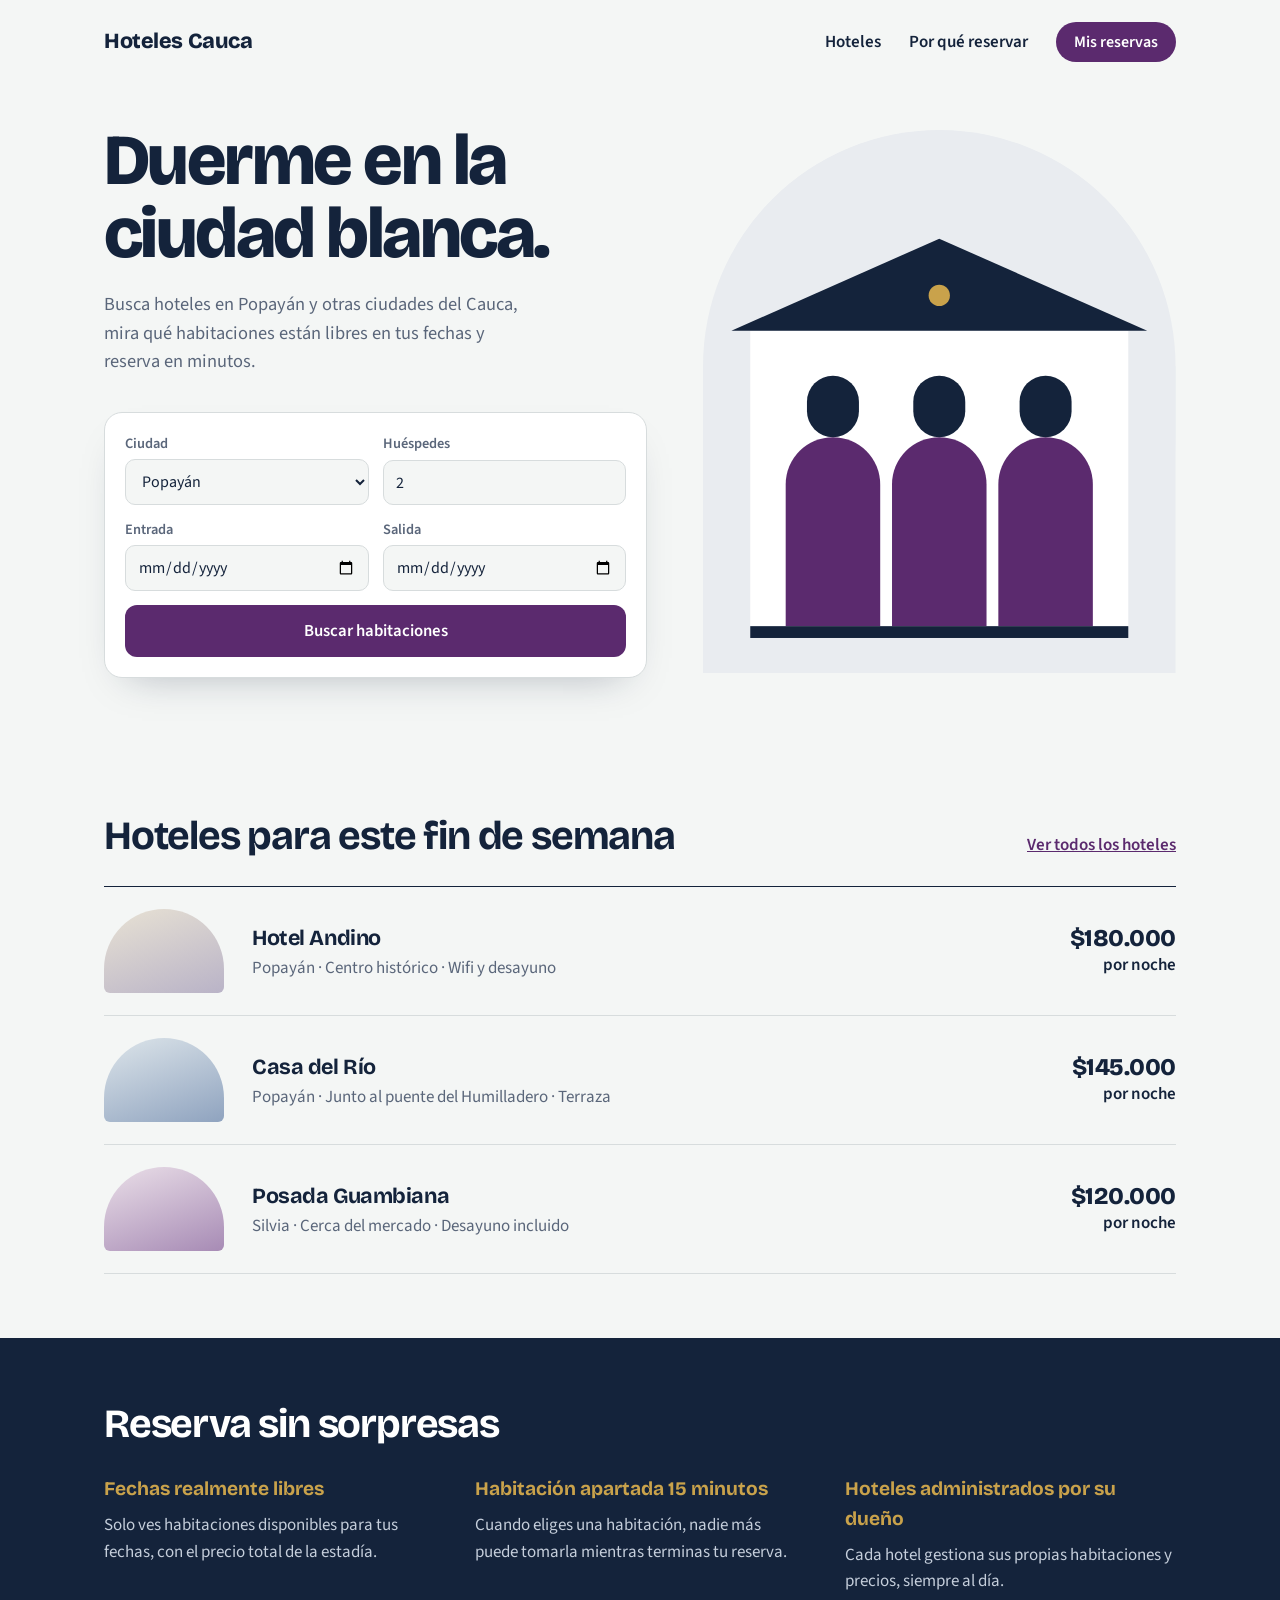
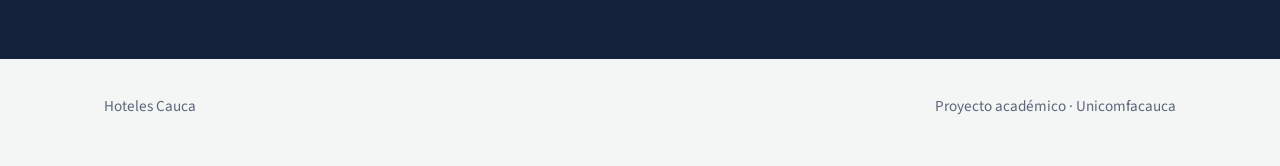
==== frontend/index.html @ 5dbab2a7 "Segundo Avance completo" ====
<!doctype html>
<html lang="es">
<head>
<meta charset="utf-8">
<meta name="viewport" content="width=device-width, initial-scale=1">
<title>Hoteles Cauca</title>
<link rel="preconnect" href="https://fonts.googleapis.com">
<link rel="preconnect" href="https://fonts.gstatic.com" crossorigin>
<link href="https://fonts.googleapis.com/css2?family=Bricolage+Grotesque:opsz,wght@12..96,400;12..96,600;12..96,800&family=Source+Sans+3:wght@400;600&display=swap" rel="stylesheet">
<link rel="stylesheet" href="styles.css">
</head>
<body>

<header>
  <div class="ancho">
    <a class="marca" href="#">Hoteles Cauca</a>
    <nav>
      <a href="#hoteles">Hoteles</a>
      <a href="#por-que">Por qué reservar</a>
      <a class="boton" href="#">Mis reservas</a>
    </nav>
  </div>
</header>

<main>
  <div class="ancho portada">
    <div>
      <h1>Duerme en la ciudad blanca.</h1>
      <p class="intro">Busca hoteles en Popayán y otras ciudades del Cauca, mira qué habitaciones están libres en tus fechas y reserva en minutos.</p>

      <form class="buscador" onsubmit="return false" aria-label="Buscar hotel">
        <label>Ciudad
          <select>
            <option>Popayán</option>
            <option>Silvia</option>
            <option>Puracé</option>
          </select>
        </label>
        <label>Huéspedes
          <input type="number" min="1" value="2">
        </label>
        <label>Entrada
          <input type="date">
        </label>
        <label>Salida
          <input type="date">
        </label>
        <button class="boton" type="submit">Buscar habitaciones</button>
      </form>
    </div>

    <svg class="fachada" viewBox="0 0 400 460" role="img" aria-label="Fachada colonial con arcos">
      <rect x="0" y="0" width="400" height="460" rx="200" ry="200" fill="#E9ECF0"/>
      <rect x="0" y="200" width="400" height="260" fill="#E9ECF0"/>
      <!-- Muro -->
      <rect x="40" y="170" width="320" height="250" fill="#FFFFFF"/>
      <!-- Tejado -->
      <path d="M24 170 L200 92 L376 170 Z" fill="#14233B"/>
      <!-- Arcos -->
      <g fill="#5B2A6E">
        <path d="M70 420 V300 a40 40 0 0 1 80 0 V420 Z"/>
        <path d="M160 420 V300 a40 40 0 0 1 80 0 V420 Z"/>
        <path d="M250 420 V300 a40 40 0 0 1 80 0 V420 Z"/>
      </g>
      <!-- Ventanas -->
      <g fill="#14233B">
        <rect x="88" y="208" width="44" height="52" rx="22" ry="22"/>
        <rect x="178" y="208" width="44" height="52" rx="22" ry="22"/>
        <rect x="268" y="208" width="44" height="52" rx="22" ry="22"/>
      </g>
      <g fill="#C9A24B">
        <circle cx="200" cy="140" r="9"/>
      </g>
      <rect x="40" y="420" width="320" height="10" fill="#14233B"/>
    </svg>
  </div>

  <section id="hoteles">
    <div class="ancho">
      <div class="titulo">
        <h2>Hoteles para este fin de semana</h2>
        <a href="#">Ver todos los hoteles</a>
      </div>
      <div class="lista">
        <article class="hotel">
          <div class="foto f1" aria-hidden="true"></div>
          <div>
            <h3>Hotel Andino</h3>
            <p>Popayán · Centro histórico · Wifi y desayuno</p>
          </div>
          <div class="precio"><strong>$180.000</strong>por noche</div>
        </article>
        <article class="hotel">
          <div class="foto f2" aria-hidden="true"></div>
          <div>
            <h3>Casa del Río</h3>
            <p>Popayán · Junto al puente del Humilladero · Terraza</p>
          </div>
          <div class="precio"><strong>$145.000</strong>por noche</div>
        </article>
        <article class="hotel">
          <div class="foto f3" aria-hidden="true"></div>
          <div>
            <h3>Posada Guambiana</h3>
            <p>Silvia · Cerca del mercado · Desayuno incluido</p>
          </div>
          <div class="precio"><strong>$120.000</strong>por noche</div>
        </article>
      </div>
    </div>
  </section>

  <section id="por-que" class="razones">
    <div class="ancho">
      <div class="titulo"><h2>Reserva sin sorpresas</h2></div>
      <div class="razones-grid">
        <div>
          <h3>Fechas realmente libres</h3>
          <p>Solo ves habitaciones disponibles para tus fechas, con el precio total de la estadía.</p>
        </div>
        <div>
          <h3>Habitación apartada 15 minutos</h3>
          <p>Cuando eliges una habitación, nadie más puede tomarla mientras terminas tu reserva.</p>
        </div>
        <div>
          <h3>Hoteles administrados por su dueño</h3>
          <p>Cada hotel gestiona sus propias habitaciones y precios, siempre al día.</p>
        </div>
      </div>
    </div>
  </section>
</main>

<footer>
  <div class="ancho">
    <span>Hoteles Cauca</span>
    <span>Proyecto académico · Unicomfacauca</span>
  </div>
</footer>

</body>
</html>
---- frontend/styles.css ----
:root {
  --cal: #F4F6F5;      /* muro encalado */
  --tinta: #14233B;    /* azul tinta */
  --pasion: #5B2A6E;   /* morado de Semana Santa */
  --oro: #C9A24B;
  --linea: #D7DCDD;
  --suave: #5A667A;
}
* { box-sizing: border-box; margin: 0; }
body {
  background: var(--cal);
  color: var(--tinta);
  font: 400 1.0625rem/1.55 "Source Sans 3", system-ui, sans-serif;
}
h1, h2, h3, .marca { font-family: "Bricolage Grotesque", system-ui, sans-serif; }
a { color: inherit; }
:focus-visible { outline: 3px solid var(--oro); outline-offset: 2px; }
.ancho { max-width: 1120px; margin: 0 auto; padding: 0 24px; }

/* ---------- Barra superior ---------- */
header .ancho { display: flex; align-items: center; justify-content: space-between; padding-top: 22px; padding-bottom: 22px; }
.marca { font-weight: 800; font-size: 1.35rem; text-decoration: none; letter-spacing: -0.02em; }
nav { display: flex; gap: 28px; align-items: center; }
nav a { text-decoration: none; font-weight: 600; }
nav a:hover { color: var(--pasion); }
.boton {
  display: inline-block; border: 0; cursor: pointer;
  background: var(--pasion); color: #fff; font: 600 1rem "Source Sans 3", sans-serif;
  padding: 12px 22px; border-radius: 999px; text-decoration: none;
}
.boton:hover { background: #4a2059; }
nav .boton { padding: 9px 18px; }

/* ---------- Portada ---------- */
.portada { display: grid; grid-template-columns: 1.15fr 1fr; gap: 56px; align-items: center; padding-top: 40px; padding-bottom: 72px; }
.portada h1 { font-size: clamp(2.5rem, 5.6vw, 4.5rem); line-height: 1.02; letter-spacing: -0.035em; font-weight: 800; }
.portada p.intro { margin-top: 20px; max-width: 46ch; color: var(--suave); font-size: 1.15rem; }

.buscador {
  margin-top: 36px; background: #fff; border: 1px solid var(--linea); border-radius: 18px;
  padding: 20px; display: grid; grid-template-columns: 1fr 1fr; gap: 14px;
  box-shadow: 0 18px 40px -24px rgba(20, 35, 59, .35);
}
.buscador label { display: grid; gap: 4px; font-size: .9rem; font-weight: 600; color: var(--suave); }
.buscador input, .buscador select {
  font: 400 1rem "Source Sans 3", sans-serif; color: var(--tinta);
  padding: 10px 12px; border: 1px solid var(--linea); border-radius: 10px; background: var(--cal);
}
.buscador .boton { grid-column: 1 / -1; padding: 14px; border-radius: 12px; font-size: 1.05rem; }

/* Fachada de arcos (elemento principal de la portada) */
.fachada { width: 100%; height: auto; display: block; }

/* ---------- Hoteles destacados ---------- */
section { padding: 64px 0; }
.titulo { display: flex; align-items: end; justify-content: space-between; gap: 24px; margin-bottom: 28px; }
.titulo h2 { font-size: clamp(1.8rem, 3.4vw, 2.5rem); letter-spacing: -0.03em; line-height: 1.1; }
.titulo a { font-weight: 600; color: var(--pasion); }

.lista { border-top: 1px solid var(--tinta); }
.hotel {
  display: grid; grid-template-columns: 120px 1fr auto; gap: 28px; align-items: center;
  padding: 22px 0; border-bottom: 1px solid var(--linea);
}
.foto { height: 84px; border-radius: 60px 60px 6px 6px; }
.f1 { background: linear-gradient(160deg, #E8E2D4, #B9B3C7); }
.f2 { background: linear-gradient(160deg, #DDE5EA, #8FA3BF); }
.f3 { background: linear-gradient(160deg, #EADFE8, #A78BB5); }
.hotel h3 { font-size: 1.35rem; letter-spacing: -0.02em; }
.hotel p { color: var(--suave); }
.precio { text-align: right; font-weight: 600; }
.precio strong { display: block; font: 800 1.5rem "Bricolage Grotesque", sans-serif; letter-spacing: -0.02em; }

/* ---------- Por qué reservar ---------- */
.razones { background: var(--tinta); color: var(--cal); }
.razones .titulo h2 { color: #fff; }
.razones-grid { display: grid; grid-template-columns: repeat(3, 1fr); gap: 40px; }
.razones h3 { font-size: 1.2rem; margin-bottom: 8px; color: var(--oro); }
.razones p { color: #C5CEDB; }

/* ---------- Pie ---------- */
footer { padding: 36px 0 48px; color: var(--suave); font-size: .95rem; }
footer .ancho { display: flex; justify-content: space-between; gap: 16px; flex-wrap: wrap; }

/* ---------- Movil ---------- */
@media (max-width: 860px) {
  .portada { grid-template-columns: 1fr; gap: 32px; }
  .fachada { max-width: 420px; margin: 0 auto; }
  .razones-grid { grid-template-columns: 1fr; gap: 28px; }
  .hotel { grid-template-columns: 84px 1fr; }
  .hotel .precio { grid-column: 2; text-align: left; }
  nav a:not(.boton) { display: none; }
}
@media (max-width: 480px) { .buscador { grid-template-columns: 1fr; } }
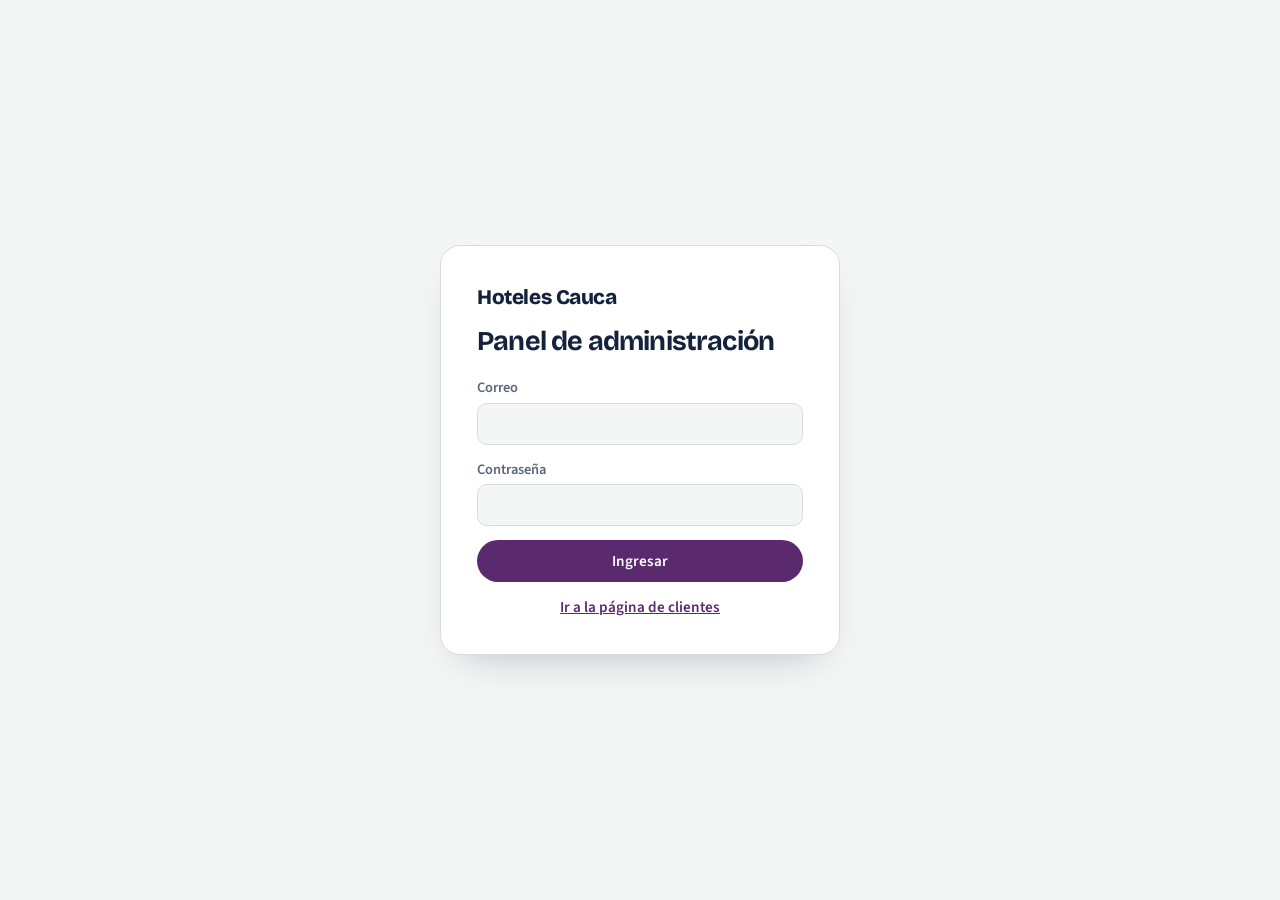
==== commit 44432b7d: "Agrega servicio de reservas, circuit breaker, login y panel de administracion - reservas: nuevo serv" ====
--- a/frontend/index.html
+++ b/frontend/index.html
@@ -3,140 +3,72 @@
 <head>
 <meta charset="utf-8">
 <meta name="viewport" content="width=device-width, initial-scale=1">
-<title>Hoteles Cauca</title>
+<title>Administración · Hoteles Cauca</title>
 <link rel="preconnect" href="https://fonts.googleapis.com">
 <link rel="preconnect" href="https://fonts.gstatic.com" crossorigin>
 <link href="https://fonts.googleapis.com/css2?family=Bricolage+Grotesque:opsz,wght@12..96,400;12..96,600;12..96,800&family=Source+Sans+3:wght@400;600&display=swap" rel="stylesheet">
-<link rel="stylesheet" href="styles.css">
+<link rel="stylesheet" href="admin.css">
 </head>
 <body>
 
-<header>
-  <div class="ancho">
-    <a class="marca" href="#">Hoteles Cauca</a>
-    <nav>
-      <a href="#hoteles">Hoteles</a>
-      <a href="#por-que">Por qué reservar</a>
-      <a class="boton" href="#">Mis reservas</a>
+<!-- Inicio de sesión del administrador -->
+<div id="vista-login" class="login">
+  <form id="form-login" class="tarjeta-login">
+    <span class="marca">Hoteles Cauca</span>
+    <h1>Panel de administración</h1>
+    <label>Correo<input id="l-correo" type="email" autocomplete="username" required></label>
+    <label>Contraseña<input id="l-password" type="password" autocomplete="current-password" required></label>
+    <p class="error" id="error-login" role="alert" hidden></p>
+    <button class="boton" type="submit">Ingresar</button>
+    <a class="enlace" href="cliente.html">Ir a la página de clientes</a>
+  </form>
+</div>
+
+<!-- Panel -->
+<div id="vista-panel" class="panel" hidden>
+  <aside>
+    <span class="marca">Hoteles Cauca</span>
+    <small class="rol">Administración</small>
+    <nav id="menu">
+      <button data-seccion="resumen" class="activo">Resumen</button>
+      <button data-seccion="usuarios">Usuarios</button>
+      <button data-seccion="hoteles">Hoteles</button>
+      <button data-seccion="habitaciones">Habitaciones</button>
+      <button data-seccion="ocupaciones">Ocupaciones</button>
+      <button data-seccion="reservas">Reservas</button>
     </nav>
-  </div>
-</header>
+    <div class="sesion">
+      <span id="admin-nombre"></span>
+      <button class="enlace-claro" type="button" id="btn-salir">Cerrar sesión</button>
+    </div>
+  </aside>
 
-<main>
-  <div class="ancho portada">
-    <div>
-      <h1>Duerme en la ciudad blanca.</h1>
-      <p class="intro">Busca hoteles en Popayán y otras ciudades del Cauca, mira qué habitaciones están libres en tus fechas y reserva en minutos.</p>
+  <main>
+    <header class="barra">
+      <h1 id="titulo"></h1>
+      <div class="barra-acciones">
+        <button class="boton secundario" type="button" id="btn-recargar">Actualizar</button>
+        <button class="boton" type="button" id="btn-nuevo" hidden></button>
+      </div>
+    </header>
+    <div class="aviso" id="aviso" role="alert" hidden></div>
+    <div id="contenido"></div>
+  </main>
+</div>
 
-      <form class="buscador" onsubmit="return false" aria-label="Buscar hotel">
-        <label>Ciudad
-          <select>
-            <option>Popayán</option>
-            <option>Silvia</option>
-            <option>Puracé</option>
-          </select>
-        </label>
-        <label>Huéspedes
-          <input type="number" min="1" value="2">
-        </label>
-        <label>Entrada
-          <input type="date">
-        </label>
-        <label>Salida
-          <input type="date">
-        </label>
-        <button class="boton" type="submit">Buscar habitaciones</button>
-      </form>
-    </div>
+<!-- Formulario genérico (crear / editar) -->
+<dialog id="dlg-form">
+  <button class="cerrar" type="button" id="form-cerrar" aria-label="Cerrar">×</button>
+  <form id="form">
+    <h2 id="form-titulo"></h2>
+    <div class="campos" id="form-campos"></div>
+    <p class="error" id="form-error" role="alert" hidden></p>
+    <button class="boton ancho-boton" type="submit" id="form-enviar">Guardar</button>
+  </form>
+</dialog>
 
-    <svg class="fachada" viewBox="0 0 400 460" role="img" aria-label="Fachada colonial con arcos">
-      <rect x="0" y="0" width="400" height="460" rx="200" ry="200" fill="#E9ECF0"/>
-      <rect x="0" y="200" width="400" height="260" fill="#E9ECF0"/>
-      <!-- Muro -->
-      <rect x="40" y="170" width="320" height="250" fill="#FFFFFF"/>
-      <!-- Tejado -->
-      <path d="M24 170 L200 92 L376 170 Z" fill="#14233B"/>
-      <!-- Arcos -->
-      <g fill="#5B2A6E">
-        <path d="M70 420 V300 a40 40 0 0 1 80 0 V420 Z"/>
-        <path d="M160 420 V300 a40 40 0 0 1 80 0 V420 Z"/>
-        <path d="M250 420 V300 a40 40 0 0 1 80 0 V420 Z"/>
-      </g>
-      <!-- Ventanas -->
-      <g fill="#14233B">
-        <rect x="88" y="208" width="44" height="52" rx="22" ry="22"/>
-        <rect x="178" y="208" width="44" height="52" rx="22" ry="22"/>
-        <rect x="268" y="208" width="44" height="52" rx="22" ry="22"/>
-      </g>
-      <g fill="#C9A24B">
-        <circle cx="200" cy="140" r="9"/>
-      </g>
-      <rect x="40" y="420" width="320" height="10" fill="#14233B"/>
-    </svg>
-  </div>
+<div class="toast" id="toast" role="status" hidden></div>
 
-  <section id="hoteles">
-    <div class="ancho">
-      <div class="titulo">
-        <h2>Hoteles para este fin de semana</h2>
-        <a href="#">Ver todos los hoteles</a>
-      </div>
-      <div class="lista">
-        <article class="hotel">
-          <div class="foto f1" aria-hidden="true"></div>
-          <div>
-            <h3>Hotel Andino</h3>
-            <p>Popayán · Centro histórico · Wifi y desayuno</p>
-          </div>
-          <div class="precio"><strong>$180.000</strong>por noche</div>
-        </article>
-        <article class="hotel">
-          <div class="foto f2" aria-hidden="true"></div>
-          <div>
-            <h3>Casa del Río</h3>
-            <p>Popayán · Junto al puente del Humilladero · Terraza</p>
-          </div>
-          <div class="precio"><strong>$145.000</strong>por noche</div>
-        </article>
-        <article class="hotel">
-          <div class="foto f3" aria-hidden="true"></div>
-          <div>
-            <h3>Posada Guambiana</h3>
-            <p>Silvia · Cerca del mercado · Desayuno incluido</p>
-          </div>
-          <div class="precio"><strong>$120.000</strong>por noche</div>
-        </article>
-      </div>
-    </div>
-  </section>
-
-  <section id="por-que" class="razones">
-    <div class="ancho">
-      <div class="titulo"><h2>Reserva sin sorpresas</h2></div>
-      <div class="razones-grid">
-        <div>
-          <h3>Fechas realmente libres</h3>
-          <p>Solo ves habitaciones disponibles para tus fechas, con el precio total de la estadía.</p>
-        </div>
-        <div>
-          <h3>Habitación apartada 15 minutos</h3>
-          <p>Cuando eliges una habitación, nadie más puede tomarla mientras terminas tu reserva.</p>
-        </div>
-        <div>
-          <h3>Hoteles administrados por su dueño</h3>
-          <p>Cada hotel gestiona sus propias habitaciones y precios, siempre al día.</p>
-        </div>
-      </div>
-    </div>
-  </section>
-</main>
-
-<footer>
-  <div class="ancho">
-    <span>Hoteles Cauca</span>
-    <span>Proyecto académico · Unicomfacauca</span>
-  </div>
-</footer>
-
+<script src="admin.js"></script>
 </body>
 </html>
--- a/frontend/admin.css
+++ b/frontend/admin.css
@@ -0,0 +1,106 @@
+:root {
+  --cal: #F4F6F5;
+  --tinta: #14233B;
+  --pasion: #5B2A6E;
+  --oro: #C9A24B;
+  --linea: #D7DCDD;
+  --suave: #5A667A;
+  --ok: #1F6B40;
+  --mal: #A12A2A;
+}
+* { box-sizing: border-box; margin: 0; }
+[hidden] { display: none !important; }
+body { background: var(--cal); color: var(--tinta); font: 400 1rem/1.5 "Source Sans 3", system-ui, sans-serif; }
+h1, h2, h3, .marca { font-family: "Bricolage Grotesque", system-ui, sans-serif; }
+:focus-visible { outline: 3px solid var(--oro); outline-offset: 2px; }
+a { color: inherit; }
+
+.marca { font-weight: 800; font-size: 1.3rem; letter-spacing: -0.02em; }
+.boton { border: 0; cursor: pointer; background: var(--pasion); color: #fff; font: 600 .95rem "Source Sans 3", sans-serif; padding: 10px 20px; border-radius: 999px; text-decoration: none; display: inline-block; }
+.boton:hover { background: #4a2059; }
+.boton:disabled { opacity: .6; cursor: wait; }
+.boton.secundario { background: #fff; color: var(--tinta); border: 1px solid var(--linea); }
+.boton.secundario:hover { background: var(--cal); }
+.ancho-boton { width: 100%; padding: 13px; font-size: 1rem; }
+.enlace { background: none; border: 0; padding: 0; cursor: pointer; font: 600 .95rem "Source Sans 3", sans-serif; color: var(--pasion); text-decoration: underline; }
+.error { color: var(--mal); font-weight: 600; margin: 10px 0; }
+
+/* ---------- Inicio de sesion ---------- */
+.login { min-height: 100vh; display: grid; place-items: center; padding: 24px; }
+.tarjeta-login { background: #fff; border: 1px solid var(--linea); border-radius: 20px; padding: 36px; width: min(400px, 100%); display: grid; gap: 14px; box-shadow: 0 18px 40px -24px rgba(20, 35, 59, .35); }
+.tarjeta-login h1 { font-size: 1.7rem; letter-spacing: -0.03em; line-height: 1.1; margin-bottom: 6px; }
+.tarjeta-login .enlace { text-align: center; }
+label { display: grid; gap: 4px; font-size: .9rem; font-weight: 600; color: var(--suave); }
+input, select, textarea { font: 400 1rem "Source Sans 3", sans-serif; color: var(--tinta); padding: 9px 12px; border: 1px solid var(--linea); border-radius: 10px; background: var(--cal); min-width: 0; width: 100%; }
+
+/* ---------- Panel ---------- */
+.panel { display: grid; grid-template-columns: 230px 1fr; min-height: 100vh; }
+aside { background: var(--tinta); color: var(--cal); padding: 26px 18px; display: flex; flex-direction: column; gap: 4px; position: sticky; top: 0; height: 100vh; }
+aside .marca { color: #fff; }
+.rol { color: var(--oro); font-weight: 600; margin-bottom: 22px; }
+#menu { display: grid; gap: 4px; }
+#menu button { text-align: left; background: none; border: 0; color: #C5CEDB; font: 600 1rem "Source Sans 3", sans-serif; padding: 10px 14px; border-radius: 10px; cursor: pointer; }
+#menu button:hover { background: rgba(255, 255, 255, .08); color: #fff; }
+#menu button.activo { background: var(--pasion); color: #fff; }
+.sesion { margin-top: auto; display: grid; gap: 6px; font-size: .92rem; color: #C5CEDB; }
+.enlace-claro { background: none; border: 0; padding: 0; cursor: pointer; text-align: left; font: 600 .92rem "Source Sans 3", sans-serif; color: var(--oro); text-decoration: underline; }
+
+main { padding: 28px 36px 60px; min-width: 0; }
+.barra { display: flex; justify-content: space-between; align-items: center; gap: 16px; flex-wrap: wrap; margin-bottom: 22px; }
+.barra h1 { font-size: 2rem; letter-spacing: -0.03em; }
+.barra-acciones { display: flex; gap: 10px; }
+.aviso { background: #F2D9D8; color: #8E2B27; border-radius: 12px; padding: 10px 16px; margin-bottom: 18px; font-weight: 600; }
+
+/* ---------- Tablas ---------- */
+.filtros { display: flex; gap: 14px; align-items: end; margin-bottom: 16px; flex-wrap: wrap; }
+.filtros label { min-width: 220px; }
+.tabla-caja { background: #fff; border: 1px solid var(--linea); border-radius: 16px; overflow-x: auto; }
+table { width: 100%; border-collapse: collapse; font-size: .96rem; }
+th { text-align: left; font-size: .8rem; text-transform: uppercase; letter-spacing: .05em; color: var(--suave); padding: 12px 16px; border-bottom: 1px solid var(--linea); white-space: nowrap; }
+td { padding: 12px 16px; border-bottom: 1px solid var(--linea); vertical-align: middle; }
+tr:last-child td { border-bottom: 0; }
+td.num { text-align: right; font-variant-numeric: tabular-nums; white-space: nowrap; }
+td small { display: block; color: var(--suave); }
+.acciones { display: flex; gap: 14px; white-space: nowrap; }
+.acciones .enlace.peligro { color: var(--mal); }
+.vacio { padding: 36px; text-align: center; color: var(--suave); }
+
+.etiqueta { font: 600 .78rem "Source Sans 3", sans-serif; padding: 2px 10px; border-radius: 999px; background: #E9ECF0; color: var(--suave); white-space: nowrap; }
+.etiqueta.activa, .etiqueta.activo, .etiqueta.confirmada { background: #DCEFE3; color: var(--ok); }
+.etiqueta.pendiente, .etiqueta.bloqueo, .etiqueta.mantenimiento { background: #F4E9C9; color: #7A5A0E; }
+.etiqueta.inactiva, .etiqueta.inactivo, .etiqueta.cancelada, .etiqueta.expirada { background: #F2D9D8; color: #8E2B27; }
+
+/* ---------- Resumen ---------- */
+.tarjetas { display: grid; grid-template-columns: repeat(auto-fill, minmax(190px, 1fr)); gap: 14px; margin-bottom: 26px; }
+.tarjeta { background: #fff; border: 1px solid var(--linea); border-radius: 16px; padding: 18px 20px; }
+.tarjeta strong { display: block; font: 800 2.2rem "Bricolage Grotesque", sans-serif; letter-spacing: -0.03em; line-height: 1.1; }
+.tarjeta span { color: var(--suave); }
+h2.sub { font-size: 1.25rem; letter-spacing: -0.02em; margin: 6px 0 12px; }
+.servicios { display: grid; grid-template-columns: repeat(auto-fill, minmax(260px, 1fr)); gap: 14px; }
+.servicio { background: #fff; border: 1px solid var(--linea); border-radius: 16px; padding: 16px 20px; display: grid; gap: 4px; }
+.punto::before { content: ""; display: inline-block; width: 9px; height: 9px; border-radius: 50%; margin-right: 8px; background: var(--suave); }
+.punto.bien::before { background: #2E7D4F; }
+.punto.medio::before { background: var(--oro); }
+.punto.mal::before { background: #B3332F; }
+
+/* ---------- Formulario ---------- */
+dialog { border: 0; border-radius: 20px; padding: 30px; width: min(520px, calc(100vw - 32px)); color: var(--tinta); background: #fff; box-shadow: 0 30px 80px -20px rgba(20, 35, 59, .5); }
+dialog::backdrop { background: rgba(20, 35, 59, .55); }
+dialog h2 { font-size: 1.6rem; letter-spacing: -0.03em; margin-bottom: 16px; }
+.cerrar { position: absolute; top: 12px; right: 18px; border: 0; background: none; font-size: 1.8rem; line-height: 1; cursor: pointer; color: var(--suave); }
+.campos { display: grid; grid-template-columns: 1fr 1fr; gap: 12px; margin-bottom: 6px; }
+.campos .completo { grid-column: 1 / -1; }
+.ayuda { grid-column: 1 / -1; color: var(--suave); font-size: .9rem; }
+
+.toast { position: fixed; bottom: 24px; left: 50%; transform: translateX(-50%); background: var(--tinta); color: #fff; padding: 12px 22px; border-radius: 999px; font-weight: 600; box-shadow: 0 12px 30px -10px rgba(20, 35, 59, .6); z-index: 10; }
+.toast.mal { background: var(--mal); }
+
+@media (max-width: 860px) {
+  .panel { grid-template-columns: 1fr; }
+  aside { position: static; height: auto; flex-direction: row; flex-wrap: wrap; align-items: center; gap: 10px; padding: 14px 16px; }
+  .rol { margin: 0; }
+  #menu { display: flex; flex-wrap: wrap; width: 100%; order: 3; }
+  .sesion { margin: 0 0 0 auto; }
+  main { padding: 20px 16px 60px; }
+  .campos { grid-template-columns: 1fr; }
+}
